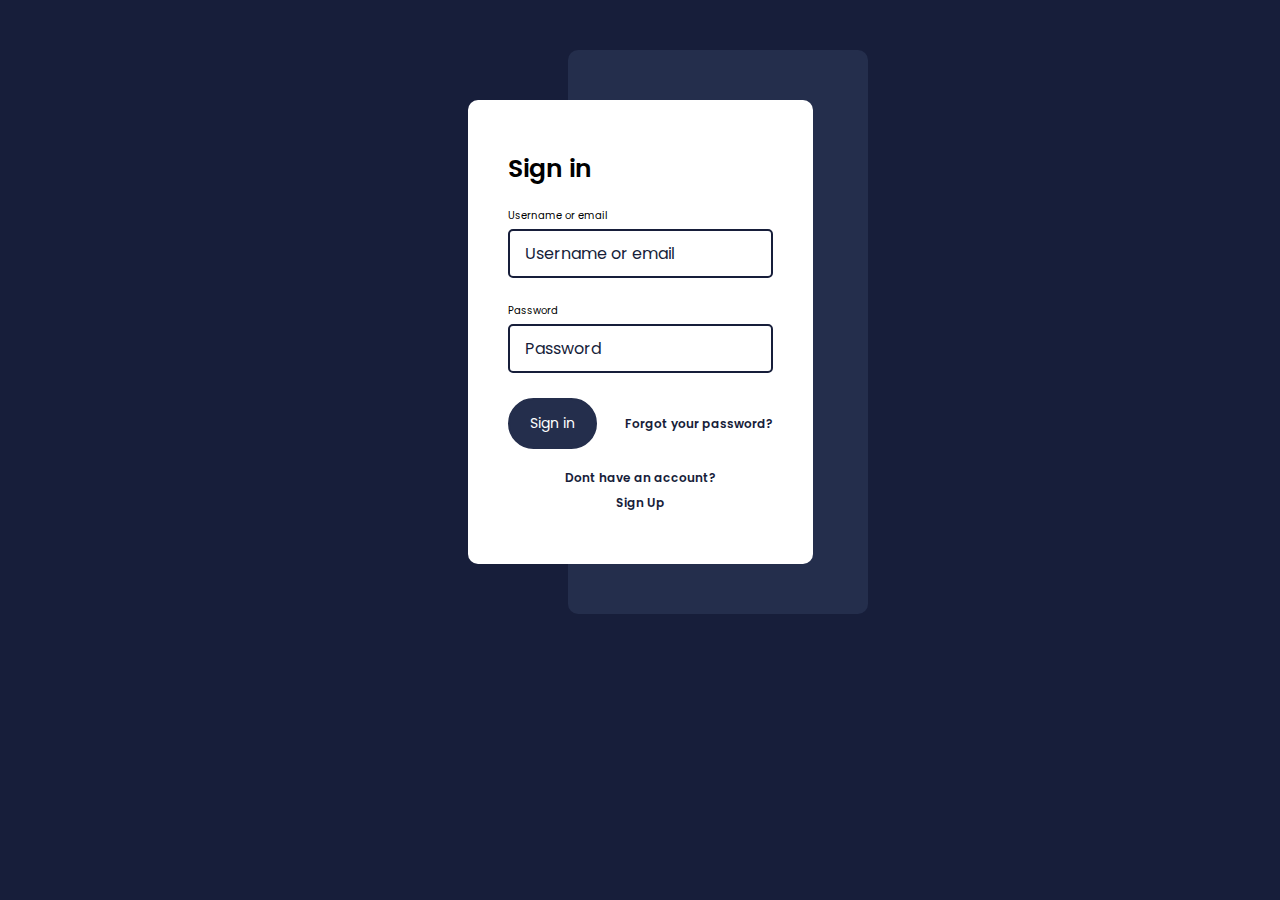
==== index.html @ 061d24b6 "add sign in form" ====
<!DOCTYPE html>
<html lang="en">
  <head>
    <meta charset="UTF-8" />
    <meta http-equiv="X-UA-Compatible" content="IE=edge" />
    <meta name="viewport" content="width=device-width, initial-scale=1.0" />
    <title></title>
    <link rel="stylesheet" href="main.css" />
  </head>
  <body>
    <div class="signin-form">
      <form>
        <h2>Sign in</h2>
        <div class="form-group">
          <label for="username">Username or email</label>
          <input type="text" placeholder="Username or email" id="username" />
        </div>
        <div class="form-group">
          <label for="password">Password</label>
          <input type="password" placeholder="Password" id="password" />
        </div>
        <div class="signin-action">
          <button class="signin-button">Sign in</button>
          <a class="form-link" href="#">Forgot your password?</a>
        </div>
        <ul class="formAction-list">
          <li>
            <a class="form-link" href="#">Dont have an account?</a>
          </li>
          <li>
            <a class="form-link" href="#">Sign Up</a>
          </li>
        </ul>
      </form>
    </div>
  </body>
</html>
---- main.css ----
@import url("https://fonts.googleapis.com/css2?family=Poppins:wght@300;400;500;600;700&display=swap");

:root {
  --dark-blue: #171e3a;
  --light-blue: #242e4c;
  --pink: #f570b5;
  --green: #84cca4;
  --yellow: #cb9770;
}

* {
  margin: 0;
  padding: 0;
  box-sizing: border-box;
  font-family: "Poppins", sans-serif;
}

body {
  display: flex;
  align-items: center;
  justify-content: center;
  background-color: var(--dark-blue);
}

.signin-form {
  background-color: #fff;
  padding: 50px 40px;
  border-radius: 10px;
  position: absolute;
  width: 345px;
  position: relative;
  margin: 100px auto 0;
  /* display: none; */
}

.signin-form.hidden {
  opacity: 0;
  visibility: hidden;
}

.signin-form::before {
  content: "";
  display: block;
  position: absolute;
  width: 300px;
  height: calc(100% + 100px);
  background-color: var(--light-blue);
  z-index: -1;
  top: -50px;
  left: 100px;
  border-radius: inherit;
}

.signin-form h2 {
  margin-bottom: 20px;
  font-size: 25px;
  font-weight: 600;
}

.form-group {
  display: flex;
  flex-direction: column;
  margin-bottom: 25px;
}

.form-group label {
  margin-bottom: 5px;
  font-size: 10px;
}

.form-group input {
  padding: 10px 15px;
  font-size: 16px;
  outline: none;
  background: none;
  border: 2px solid var(--dark-blue);
  border-radius: 5px;
  color: var(--dark-blue);
}

.form-group input:focus {
  outline: none;
}

.form-group input::placeholder {
  color: var(--dark-blue);
}

.signin-action {
  display: flex;
  align-items: center;
  justify-content: space-between;
  margin-bottom: 15px;
}

.signin-button {
  padding: 13px 20px;
  color: #fff;
  background-color: var(--light-blue);
  font-size: 14px;
  border-radius: 30px;
  border: 2px solid var(--light-blue);
  outline: none;
  cursor: pointer;
  transition: all 200ms linear;
}

.signin-button:hover {
  color: var(--dark-blue);
  background-color: #fff;
}

.form-link {
  color: var(--dark-blue);
  text-decoration: none;
  font-size: 12px;
  font-weight: 600;
}

.formAction-list {
  text-align: center;
  list-style: none;
}
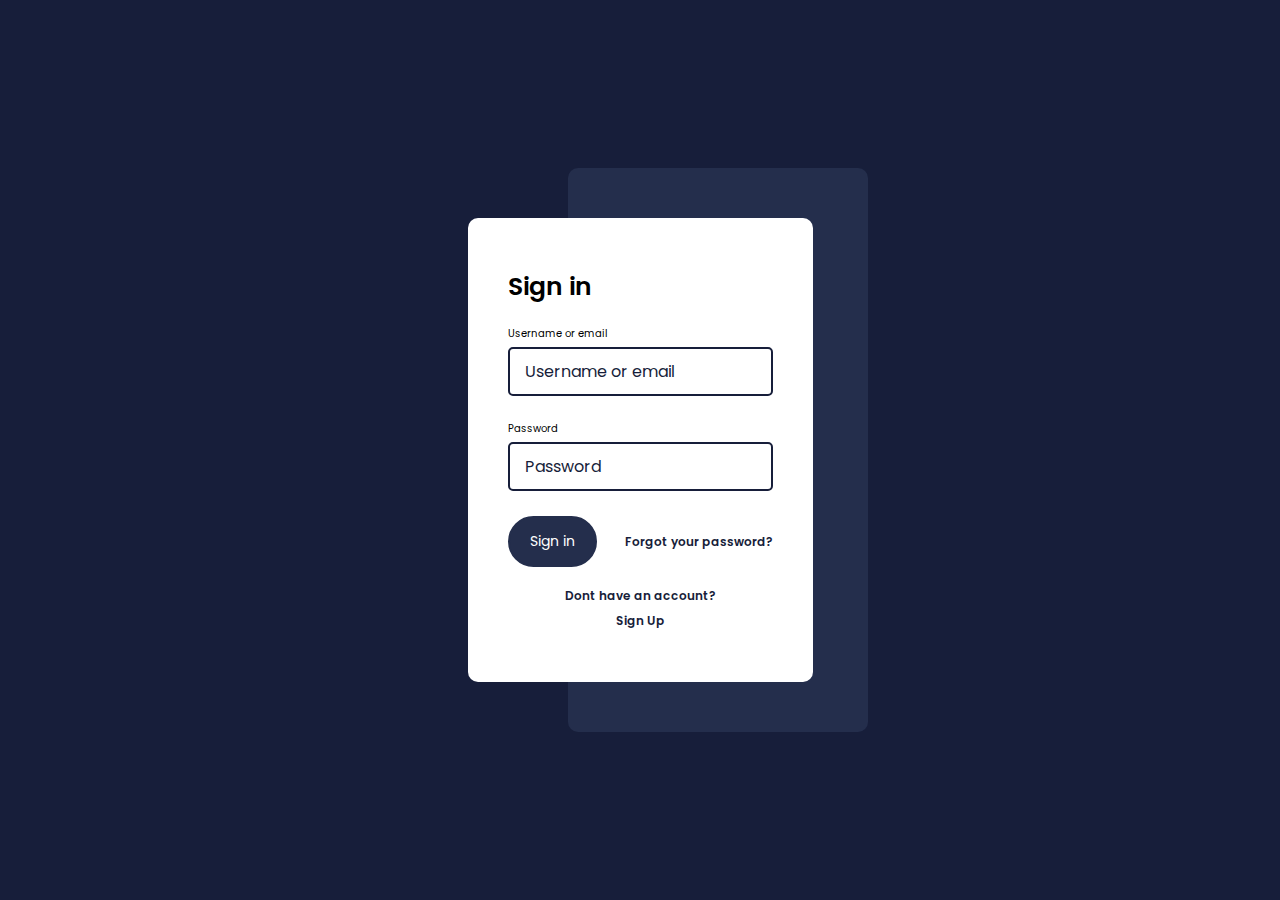
==== commit 9f5708ac: "finish project" ====
--- a/index.html
+++ b/index.html
@@ -4,7 +4,14 @@
     <meta charset="UTF-8" />
     <meta http-equiv="X-UA-Compatible" content="IE=edge" />
     <meta name="viewport" content="width=device-width, initial-scale=1.0" />
-    <title></title>
+    <title>SaleSense</title>
+    <link
+      rel="stylesheet"
+      href="https://cdnjs.cloudflare.com/ajax/libs/font-awesome/6.4.0/css/all.min.css"
+      integrity="sha512-iecdLmaskl7CVkqkXNQ/ZH/XLlvWZOJyj7Yy7tcenmpD1ypASozpmT/E0iPtmFIB46ZmdtAc9eNBvH0H/ZpiBw=="
+      crossorigin="anonymous"
+      referrerpolicy="no-referrer"
+    />
     <link rel="stylesheet" href="main.css" />
   </head>
   <body>
@@ -33,5 +40,132 @@
         </ul>
       </form>
     </div>
+    <main class="app hidden">
+      <aside>
+        <!-- Profile starts-->
+        <div class="profile">
+          <div class="profile__picture"></div>
+          <div class="profile__desc">
+            <h5 class="profile__name">Alina Castaneda</h5>
+            <p class="profile__email">alinacasta@gmail.com</p>
+          </div>
+        </div>
+        <!-- Profile ends -->
+
+        <!-- Nav starts -->
+
+        <nav>
+          <ul class="menu__list">
+            <li id="home" class="menu__list__item active">
+              <a href="#" class="nav__link">
+                <div class="list__icon">
+                  <i class="fa-solid fa-house"></i>
+                </div>
+                <span>Home</span>
+              </a>
+            </li>
+            <li id="sells" class="menu__list__item">
+              <a href="#" class="nav__link">
+                <div class="list__icon">
+                  <i class="fa-solid fa-tag"></i>
+                </div>
+                <span>Sells</span>
+              </a>
+            </li>
+            <li id="recents" class="menu__list__item">
+              <a href="#" class="nav__link">
+                <div class="list__icon">
+                  <i class="fa-regular fa-clock"></i>
+                </div>
+                <span>Recents</span>
+              </a>
+            </li>
+            <li id="profile" class="menu__list__item">
+              <a href="#" class="nav__link">
+                <div class="list__icon">
+                  <i class="fa-solid fa-user"></i>
+                </div>
+                <span>Profile</span>
+              </a>
+            </li>
+          </ul>
+        </nav>
+        <div id="logout" class="logout__link">
+          <a href="#" class="nav__link">
+            <div class="list__icon">
+              <i class="fa-solid fa-right-from-bracket"></i>
+            </div>
+            <span>Logout</span>
+          </a>
+        </div>
+
+        <!-- Nav ends -->
+      </aside>
+      <!-- Profile Section starts -->
+      <div class="profile__section hidden">
+        <p class="profile__section__name">Alina Castaneda</p>
+        <p>
+          username: <span class="profile__section__username"> alinacasta </span>
+        </p>
+        <p>password: <span class="profile__section__password">ac123</span></p>
+        <div class="info__boxes">
+          <div class="info__box info__box--profit">
+            <span class="info__box__title">Total Profit</span>
+            <span id="total-profit" class="info__box__desc">12.000.000$</span>
+            <span id="per-year" class="info__box__sub"
+              >average profit per year 4.000.000$
+            </span>
+          </div>
+          <div class="info__box info__box--sales">
+            <span class="info__box__title">Total Sales</span>
+            <span id="total-sales" class="info__box__desc">36</span>
+          </div>
+          <div class="info__box info__box--recent">
+            <span class="info__box__title">2023 Profit</span>
+            <span id="recent-profit" class="info__box__desc">1.500.000$</span>
+            <span id="per-sell" class="info__box__sub"
+              >average profit per sell 480.000$
+            </span>
+          </div>
+        </div>
+      </div>
+      <!-- Profile Section ends -->
+      <!-- Main Sections starts -->
+      <!-- Section Top starts -->
+      <section class="main__section">
+        <div class="main__section--top">
+          <form>
+            <div class="search__icon">
+              <i class="fa-solid fa-magnifying-glass"></i>
+            </div>
+            <input type="text" placeholder="Search" />
+          </form>
+          <button class="add__btn">
+            <i class="fa-solid fa-plus"></i>
+          </button>
+        </div>
+        <!-- Section Top ends -->
+        <!-- Section Bottom starts -->
+        <div class="section__bottom">
+          <div class="section__titles">
+            <p class="name__title">Name</p>
+            <p class="price__title">Price</p>
+            <p class="date__title">Date</p>
+          </div>
+          <ul class="sales__list">
+            <li class="profit">
+              <span class="sale__name">3 bedroom penthouse</span>
+              <span class="sale__price">$1,200,000</span>
+              <span class="sale__date">15th April 2023</span>
+              <button class="delete__btn">
+                <i class="fa-solid fa-trash-can"></i>
+              </button>
+            </li>
+          </ul>
+        </div>
+        <!-- Section Bottom ends -->
+      </section>
+    </main>
+    <script src="../../script.js"></script>
   </body>
 </html>
--- a/main.css
+++ b/main.css
@@ -6,6 +6,8 @@
   --pink: #f570b5;
   --green: #84cca4;
   --yellow: #cb9770;
+
+  --transition: all 200ms linear;
 }
 
 * {
@@ -16,6 +18,7 @@
 }
 
 body {
+  height: 100vh;
   display: flex;
   align-items: center;
   justify-content: center;
@@ -29,13 +32,6 @@
   position: absolute;
   width: 345px;
   position: relative;
-  margin: 100px auto 0;
-  /* display: none; */
-}
-
-.signin-form.hidden {
-  opacity: 0;
-  visibility: hidden;
 }
 
 .signin-form::before {
@@ -121,3 +117,311 @@
   text-align: center;
   list-style: none;
 }
+
+.app {
+  background-color: var(--light-blue);
+  width: 985px;
+  height: 610px;
+  border-radius: 20px;
+  padding: 40px;
+  display: flex;
+}
+
+aside {
+  height: 100%;
+  display: flex;
+  flex-direction: column;
+  color: #fff;
+  background-color: var(--dark-blue);
+  padding: 15px;
+  width: 200px;
+  border-radius: 10px;
+  margin-right: 20px;
+}
+
+/* Profile starts */
+.profile {
+  display: flex;
+  align-items: flex-start;
+  margin-bottom: 75px;
+}
+
+.profile__picture {
+  width: 40px;
+  height: 40px;
+  border-radius: 5px;
+  background-image: url("../../Images/alina.jpg");
+  background-size: cover;
+  background-position: top;
+  background-repeat: no-repeat;
+  margin-right: 10px;
+}
+
+.profile__name {
+  font-size: 12px;
+  font-weight: 400;
+}
+
+.profile__email {
+  font-size: 9px;
+}
+
+/* Profile ends */
+
+/* Menu starts */
+nav {
+  height: 100%;
+}
+
+.menu__list {
+  list-style: none;
+  text-align: center;
+  height: 100%;
+  display: flex;
+  flex-direction: column;
+}
+
+.menu__list__item,
+.logout__link {
+  border-radius: 10px;
+  padding: 8px 15px;
+  margin-bottom: 5px;
+  transition: var(--transition);
+}
+
+.menu__list__item.active,
+.menu__list__item:hover,
+.logout__link:hover {
+  background-color: var(--light-blue);
+}
+
+.menu__list__item:last-child {
+  justify-self: flex-end;
+}
+
+.nav__link {
+  font-size: 12px;
+  display: flex;
+  align-items: center;
+  text-decoration: none;
+  color: #fff;
+}
+
+.list__icon {
+  color: #fff;
+  margin-right: 15px;
+}
+
+.list__icon i {
+  color: #fff;
+  display: block;
+  font-size: 20px;
+}
+
+/* Menu Ends */
+
+/* Main Section starts */
+
+.main__section {
+  flex: 1;
+  height: 100%;
+}
+
+.main__section--top {
+  display: flex;
+  align-items: center;
+  justify-content: space-between;
+  margin-bottom: 40px;
+}
+
+.main__section--top form {
+  position: relative;
+}
+
+.search__icon {
+  position: absolute;
+  left: 15px;
+  top: 8px;
+}
+
+.search__icon i {
+  color: var(--dark-blue);
+}
+
+.main__section--top form input {
+  display: inline-block;
+  width: 200px;
+  padding: 8px 10px 8px 50px;
+  background: none;
+  border: 1px solid var(--dark-blue);
+  outline: none;
+  color: #fff;
+}
+
+.main__section--top form input::placeholder {
+  color: var(--dark-blue);
+}
+
+.add__btn {
+  background-color: var(--pink);
+  border-radius: 50%;
+  border: none;
+  padding: 8px;
+  height: 40px;
+  width: 40px;
+  color: #fff;
+  cursor: pointer;
+  transition: var(--transition);
+}
+
+.add__btn:hover {
+  opacity: 0.7;
+}
+
+.add__btn i {
+  font-size: 20px;
+}
+
+.section__titles {
+  display: flex;
+  color: #fff;
+  font-size: 12px;
+  margin-bottom: 15px;
+  font-weight: 600;
+}
+
+.name__title {
+  margin-right: auto;
+}
+
+.price__title {
+  margin-right: 100px;
+}
+
+.date__title {
+  margin-right: 180px;
+}
+
+.sales__list {
+  list-style: none;
+  color: #fff;
+  font-size: 12px;
+  height: 417px;
+  overflow: scroll;
+}
+
+.sales__list li {
+  background-color: rgba(23, 30, 58, 0.4);
+  padding: 5px 10px 5px 10px;
+  border-radius: 5px;
+  border-left: 5px solid;
+  position: relative;
+  display: flex;
+  justify-content: flex-end;
+  cursor: pointer;
+  margin-bottom: 5px;
+  transition: var(--transition);
+}
+
+.sales__list li:hover {
+  background-color: rgba(23, 30, 58, 0.7);
+}
+
+.sales__list li.profit {
+  border-color: var(--green);
+}
+
+.sales__list li.expense {
+  border-color: var(--yellow);
+}
+
+.sales__list li > span {
+  position: absolute;
+  top: 50%;
+  transform: translateY(-50%);
+}
+
+.sale__name {
+  left: 10px;
+}
+.sale__price {
+  left: 337px;
+}
+.sale__date {
+  left: 468px;
+}
+
+.delete__btn {
+  cursor: pointer;
+  background: none;
+  border: none;
+  padding: 5px 8px;
+  border-radius: 2px;
+  transition: var(--transition);
+}
+
+.delete__btn:hover {
+  background-color: var(--dark-blue);
+}
+
+.delete__btn i {
+  color: rgba(255, 255, 255, 0);
+  transition: var(--transition);
+}
+
+.sales__list li:hover .delete__btn i {
+  color: rgba(255, 255, 255, 0.5);
+}
+
+.profile__section {
+  color: #fff;
+}
+
+.hidden {
+  display: none;
+  opacity: 0;
+  visibility: hidden;
+}
+
+.profile__section__name {
+  font-size: 20px;
+}
+
+.profile__section p {
+  margin-bottom: 10px;
+}
+
+.info__boxes {
+  display: flex;
+  margin-top: 25px;
+}
+
+.info__box {
+  width: 120px;
+  height: 120px;
+  background-color: var(--dark-blue);
+  display: flex;
+  flex-direction: column;
+  border-radius: 5px;
+  padding: 15px 10px;
+  text-align: center;
+  margin-right: 20px;
+  position: relative;
+}
+
+.info__box__title {
+  font-size: 12px;
+  margin-bottom: 8px;
+}
+
+.info__box__desc {
+  font-size: 16px;
+}
+
+.info__box__sub {
+  font-size: 8px;
+  position: absolute;
+  left: 10px;
+  right: 10px;
+  bottom: 5px;
+}
